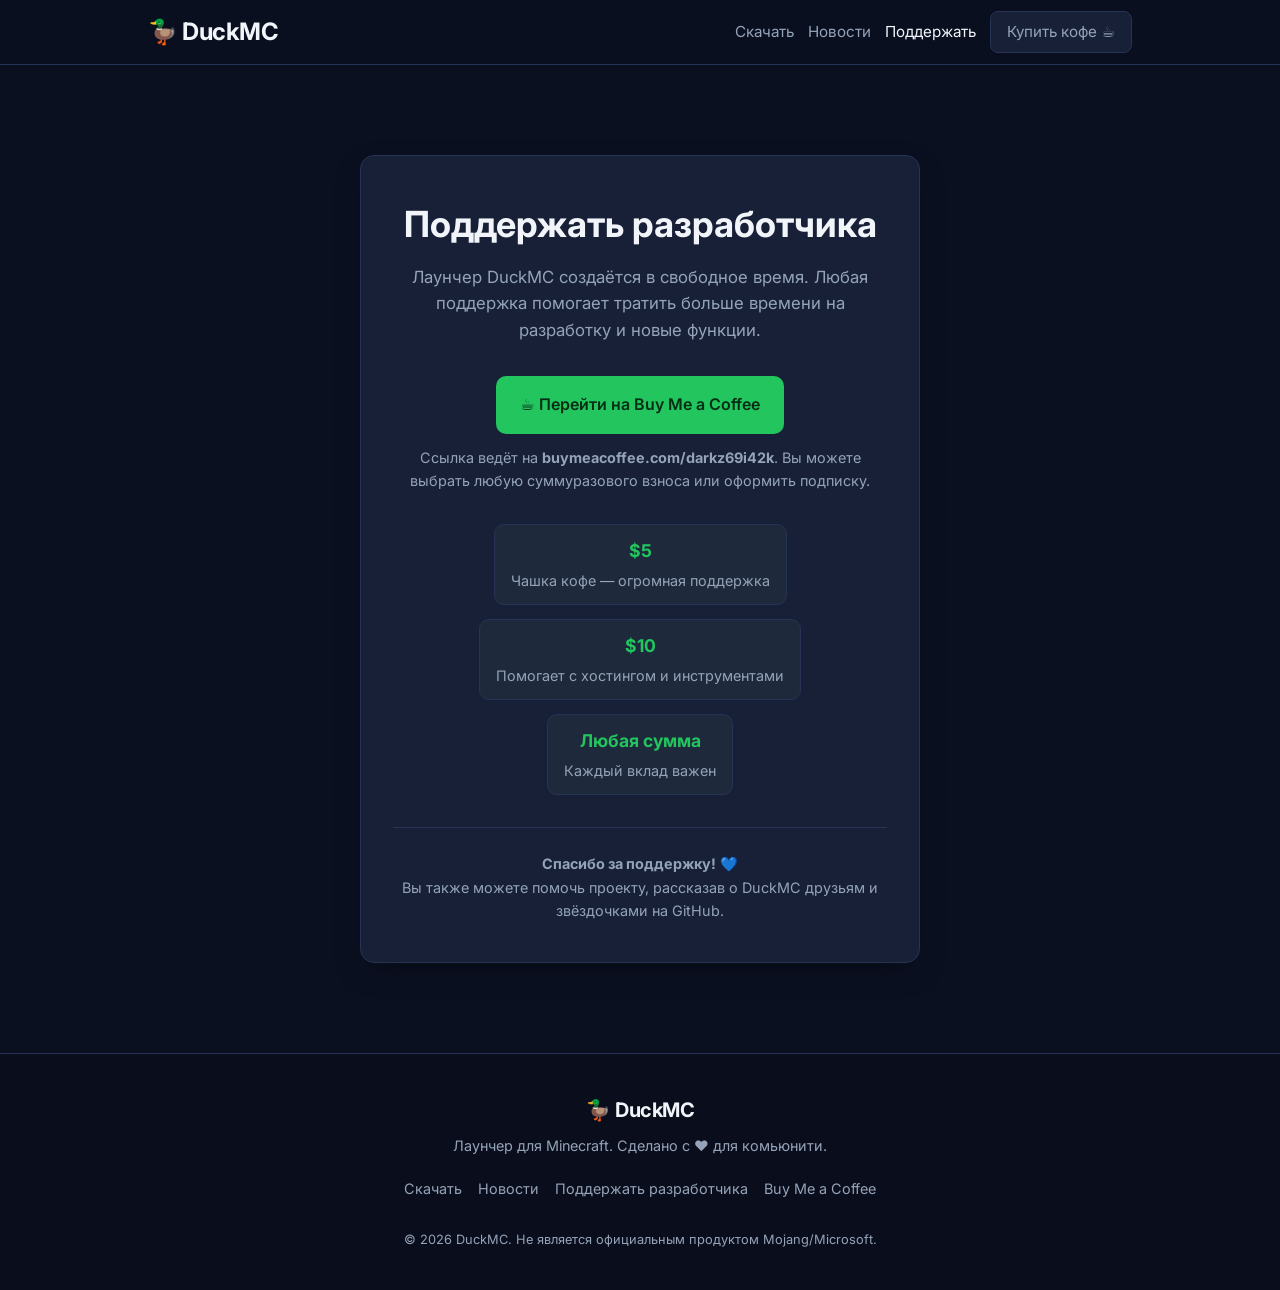
==== donate.html @ c2e3d9e0 "Добавить сайт DuckMC: скачивание лаунчера, новости Minecraft, донат на Buy Me a Coffee, готово к Ver" ====
<!DOCTYPE html>
<html lang="ru">
<head>
  <meta charset="UTF-8" />
  <meta name="viewport" content="width=device-width, initial-scale=1.0" />
  <title>Поддержать разработчика — DuckMC</title>
  <meta name="description" content="Пожертвование для разработчика DuckMC через Buy Me a Coffee." />
  <link rel="preconnect" href="https://fonts.googleapis.com">
  <link href="https://fonts.googleapis.com/css2?family=Inter:wght@400;600;700&display=swap" rel="stylesheet">
  <link rel="stylesheet" href="css/style.css" />
</head>
<body>

  <nav class="navbar" id="navbar">
    <div class="container nav-inner">
      <a href="index.html" class="logo" aria-label="DuckMC главная">🦆 DuckMC</a>
      <div class="nav-links" id="navLinks">
        <a href="index.html#download">Скачать</a>
        <a href="news.html">Новости</a>
        <a href="donate.html" class="active">Поддержать</a>
        <a href="https://buymeacoffee.com/darkz69i42k" target="_blank" rel="noopener" class="nav-donate">Купить кофе ☕</a>
      </div>
      <button class="nav-toggle" id="navToggle" aria-label="Открыть меню">☰</button>
    </div>
  </nav>

  <section class="donate section">
    <div class="container">
      <div class="donate-card">
        <div class="donate-header">
          <h1 class="section-title">Поддержать разработчика</h1>
          <p class="lead">Лаунчер DuckMC создаётся в свободное время. Любая поддержка помогает тратить больше времени на разработку и новые функции.</p>
        </div>

        <div class="donate-actions">
          <a href="https://buymeacoffee.com/darkz69i42k" target="_blank" rel="noopener" class="btn btn-primary btn-bmc">
            ☕ Перейти на Buy Me a Coffee
          </a>
          <p class="donate-hint">Ссылка ведёт на <strong>buymeacoffee.com/darkz69i42k</strong>. Вы можете выбрать любую суммуразового взноса или оформить подписку.</p>
        </div>

        <div class="donate-ways">
          <div class="way">
            <span class="way-badge">$5</span>
            <span>Чашка кофе — огромная поддержка</span>
          </div>
          <div class="way">
            <span class="way-badge">$10</span>
            <span>Помогает с хостингом и инструментами</span>
          </div>
          <div class="way">
            <span class="way-badge">Любая сумма</span>
            <span>Каждый вклад важен</span>
          </div>
        </div>

        <div class="donate-note">
          <p><strong>Спасибо за поддержку!</strong> 💙</p>
          <p>Вы также можете помочь проекту, рассказав о DuckMC друзьям и звёздочками на GitHub.</p>
        </div>
      </div>
    </div>
  </section>

  <footer class="footer">
    <div class="container footer-inner">
      <div class="footer-brand">
        <a href="index.html" class="logo">🦆 DuckMC</a>
        <p>Лаунчер для Minecraft. Сделано с ❤️ для комьюнити.</p>
      </div>
      <div class="footer-links">
        <a href="index.html#download">Скачать</a>
        <a href="news.html">Новости</a>
        <a href="donate.html">Поддержать разработчика</a>
        <a href="https://buymeacoffee.com/darkz69i42k" target="_blank" rel="noopener">Buy Me a Coffee</a>
      </div>
      <div class="footer-copy">
        &copy; 2026 DuckMC. Не является официальным продуктом Mojang/Microsoft.
      </div>
    </div>
  </footer>

  <script src="js/app.js"></script>
</body>
</html>
---- css/style.css ----
/* DuckMC — общие стили */
:root {
  --bg: #0b1021;
  --bg-alt: #131a30;
  --card: #172036;
  --text: #f1f5f9;
  --text-muted: #94a3b8;
  --accent: #22c55e;
  --accent-hover: #16a34a;
  --border: #273354;
  --radius: 14px;
  --shadow: 0 10px 30px -10px rgba(0, 0, 0, 0.5);
}

* {
  box-sizing: border-box;
  margin: 0;
  padding: 0;
}

html {
  scroll-behavior: smooth;
}

body {
  font-family: "Inter", system-ui, -apple-system, Segoe UI, Roboto, sans-serif;
  background: var(--bg);
  color: var(--text);
  line-height: 1.6;
}

a {
  color: inherit;
  text-decoration: none;
}

.container {
  max-width: 1024px;
  padding: 0 20px;
  margin: 0 auto;
}

.btn {
  display: inline-flex;
  align-items: center;
  justify-content: center;
  gap: 8px;
  padding: 12px 22px;
  border-radius: 10px;
  font-weight: 600;
  font-size: 0.95rem;
  cursor: pointer;
  border: none;
  transition: transform 0.15s, box-shadow 0.15s, opacity 0.15s;
}

.btn:active {
  transform: scale(0.97);
}

.btn-primary {
  background: var(--accent);
  color: #052e15;
  box-shadow: 0 0 0 0 rgba(34, 197, 94, 0.4);
}

.btn-primary:hover:not(.disabled) {
  background: var(--accent-hover);
  box-shadow: 0 0 0 8px rgba(34, 197, 94, 0.25);
}

.btn-primary.disabled {
  background: #334155;
  color: #94a3b8;
  cursor: not-allowed;
  box-shadow: none;
}

.btn-outline {
  background: transparent;
  color: var(--text);
  border: 1px solid var(--border);
}

.btn-outline:hover {
  border-color: var(--accent);
}

.btn-sm {
  padding: 8px 16px;
  font-size: 0.85rem;
}

.btn-bmc {
  padding: 16px 24px;
  font-size: 1rem;
}

/* Навигация */
.navbar {
  position: sticky;
  top: 0;
  z-index: 50;
  background: rgba(11, 16, 33, 0.8);
  backdrop-filter: blur(8px);
  border-bottom: 1px solid var(--border);
}

.nav-inner {
  display: flex;
  align-items: center;
  justify-content: space-between;
  height: 64px;
  gap: 16px;
}

.logo {
  font-weight: 700;
  font-size: 1.5rem;
  letter-spacing: -0.5px;
}

.nav-links {
  display: flex;
  align-items: center;
  gap: 14px;
}

.nav-links a {
  font-size: 0.95rem;
  color: var(--text-muted);
}

.nav-links a:hover,
.nav-links a.active {
  color: var(--text);
}

.nav-donate {
  background: var(--card);
  border: 1px solid var(--border);
  padding: 8px 16px;
  border-radius: 8px;
  font-size: 0.85rem;
}

.nav-donate:hover {
  border-color: var(--accent);
  color: var(--accent);
}

.nav-toggle {
  display: none;
  background: transparent;
  border: 1px solid var(--border);
  color: var(--text);
  padding: 6px 10px;
  border-radius: 6px;
  font-size: 1.25rem;
  cursor: pointer;
}

/* Герой */
.hero {
  padding: 80px 0 60px;
  text-align: center;
}

.hero h1 {
  font-size: clamp(2rem, 5vw, 3rem);
  font-weight: 700;
  margin-bottom: 16px;
  letter-spacing: -1px;
}

.lead {
  color: var(--text-muted);
  font-size: 1.15rem;
  max-width: 640px;
  margin: 0 auto 28px;
}

.hero-actions {
  display: flex;
  gap: 14px;
  justify-content: center;
  flex-wrap: wrap;
}

/* Секции */
.section {
  padding: 70px 0;
}

.bg-alt {
  background: var(--bg-alt);
}

.section-title {
  font-size: clamp(1.5rem, 3vw, 2.25rem);
  font-weight: 700;
  margin-bottom: 10px;
}

.section-subtitle {
  color: var(--text-muted);
  margin-bottom: 40px;
  font-size: 1.05rem;
}

.section-header {
  display: flex;
  justify-content: space-between;
  align-items: center;
  margin-bottom: 30px;
  flex-wrap: wrap;
  gap: 12px;
}

/* Платформы */
.platforms {
  display: grid;
  grid-template-columns: repeat(auto-fit, minmax(260px, 1fr));
  gap: 20px;
}

.platform-card {
  background: var(--card);
  border: 1px solid var(--border);
  border-radius: var(--radius);
  padding: 28px 22px;
  text-align: center;
  transition: border-color 0.2s, transform 0.2s;
}

.platform-card:hover {
  border-color: var(--accent);
  transform: translateY(-4px);
}

.platform-icon {
  font-size: 2.5rem;
  margin-bottom: 14px;
  display: block;
}

.platform-card h3 {
  margin-bottom: 6px;
  font-size: 1.25rem;
}

.platform-card p {
  color: var(--text-muted);
  font-size: 0.95rem;
  margin-bottom: 22px;
}

/* Новости: сетка */
.news-grid {
  display: grid;
  grid-template-columns: repeat(auto-fit, minmax(280px, 1fr));
  gap: 20px;
}

.news-card {
  background: var(--card);
  border: 1px solid var(--border);
  border-radius: var(--radius);
  padding: 20px;
  display: flex;
  flex-direction: column;
  transition: border-color 0.2s;
}

.news-card:hover {
  border-color: var(--accent);
}

.news-meta {
  display: flex;
  align-items: baseline;
  gap: 10px;
  margin-bottom: 10px;
  font-size: 0.8rem;
  color: var(--text-muted);
}

.news-badge {
  font-size: 0.7rem;
  text-transform: uppercase;
  letter-spacing: 0.6px;
  font-weight: 700;
  padding: 2px 8px;
  border-radius: 6px;
  background: #1e293b;
  color: var(--accent);
  border: 1px solid rgba(34, 197, 94, 0.25);
}

.news-badge.java {
  color: #3b82f6;
  border-color: rgba(59, 130, 246, 0.25);
}

.news-badge.snapshot {
  color: #a855f7;
  border-color: rgba(168, 85, 247, 0.25);
}

.news-badge.bedrock {
  color: #f43f5e;
  border-color: rgba(244, 63, 94, 0.25);
}

.news-card h3 {
  font-size: 1.05rem;
  margin-bottom: 8px;
}

.news-card p {
  color: var(--text-muted);
  font-size: 0.9rem;
  margin-bottom: 16px;
  flex: 1;
}

.news-card a.read-more {
  font-size: 0.85rem;
  font-weight: 600;
  color: var(--accent);
  align-self: flex-start;
}

.news-card a.read-more:hover {
  text-decoration: underline;
}

/* Фильтры */
.news-filters {
  display: flex;
  gap: 10px;
  margin-bottom: 28px;
  flex-wrap: wrap;
}

.filter-btn {
  background: transparent;
  border: 1px solid var(--border);
  color: var(--text-muted);
  padding: 8px 16px;
  border-radius: 20px;
  font-size: 0.85rem;
  cursor: pointer;
  transition: all 0.2s;
}

.filter-btn:hover {
  color: var(--text);
  border-color: var(--text-muted);
}

.filter-btn.active {
  background: var(--accent);
  color: #052e15;
  border-color: var(--accent);
}

/* Достраничка донатов */
.donate {
  padding: 90px 0;
}

.donate-card {
  max-width: 560px;
  margin: 0 auto;
  background: var(--card);
  border: 1px solid var(--border);
  border-radius: var(--radius);
  padding: 40px 32px;
  text-align: center;
  box-shadow: var(--shadow);
}

.donate-header {
  margin-bottom: 32px;
}

.lead {
  color: var(--text-muted);
  font-size: 1.05rem;
}

.donate-actions {
  margin-bottom: 32px;
}

.donate-hint {
  color: var(--text-muted);
  font-size: 0.9rem;
  margin-top: 12px;
}

.donate-ways {
  display: flex;
  justify-content: center;
  gap: 14px;
  margin-bottom: 32px;
  flex-wrap: wrap;
}

.way {
  background: #1e293b;
  border: 1px solid var(--border);
  border-radius: 10px;
  padding: 12px 16px;
  font-size: 0.9rem;
  color: var(--text-muted);
}

.way-badge {
  display: block;
  font-weight: 700;
  font-size: 1.1rem;
  color: var(--accent);
  margin-bottom: 4px;
}

.donate-note {
  border-top: 1px solid var(--border);
  padding-top: 24px;
  color: var(--text-muted);
  font-size: 0.9rem;
}

/* Подвал */
.footer {
  border-top: 1px solid var(--border);
  padding: 40px 0;
  background: #0a0e1c;
}

.footer-inner {
  display: flex;
  flex-direction: column;
  gap: 20px;
  align-items: center;
  text-align: center;
}

.footer-brand .logo {
  font-size: 1.25rem;
  margin-bottom: 8px;
  display: block;
}

.footer-brand p {
  color: var(--text-muted);
  font-size: 0.9rem;
}

.footer-links {
  display: flex;
  gap: 16px;
  flex-wrap: wrap;
  justify-content: center;
}

.footer-links a {
  font-size: 0.9rem;
  color: var(--text-muted);
}

.footer-links a:hover {
  color: var(--text);
}

.footer-copy {
  color: var(--text-muted);
  font-size: 0.8rem;
  margin-top: 10px;
}

/* Адаптив */
@media (max-width: 640px) {
  .nav-links {
    position: fixed;
    inset: 64px 0 0 0;
    flex-direction: column;
    align-items: stretch;
    background: #0f172a;
    border-bottom: 1px solid var(--border);
    display: none;
    padding: 20px;
    gap: 0;
  }

  .nav-links.open {
    display: flex;
  }

  .nav-links a {
    padding: 14px 0;
    border-bottom: 1px solid var(--border);
    font-size: 1rem;
  }

  .nav-donate {
    width: 100%;
    text-align: center;
    border-bottom: none;
  }

  .nav-toggle {
    display: block;
  }

  .hero-actions {
    flex-direction: column;
  }

  .btn {
    width: 100%;
  }

  .donate-ways {
    flex-direction: column;
    align-items: stretch;
  }

  .way {
    text-align: center;
  }
}
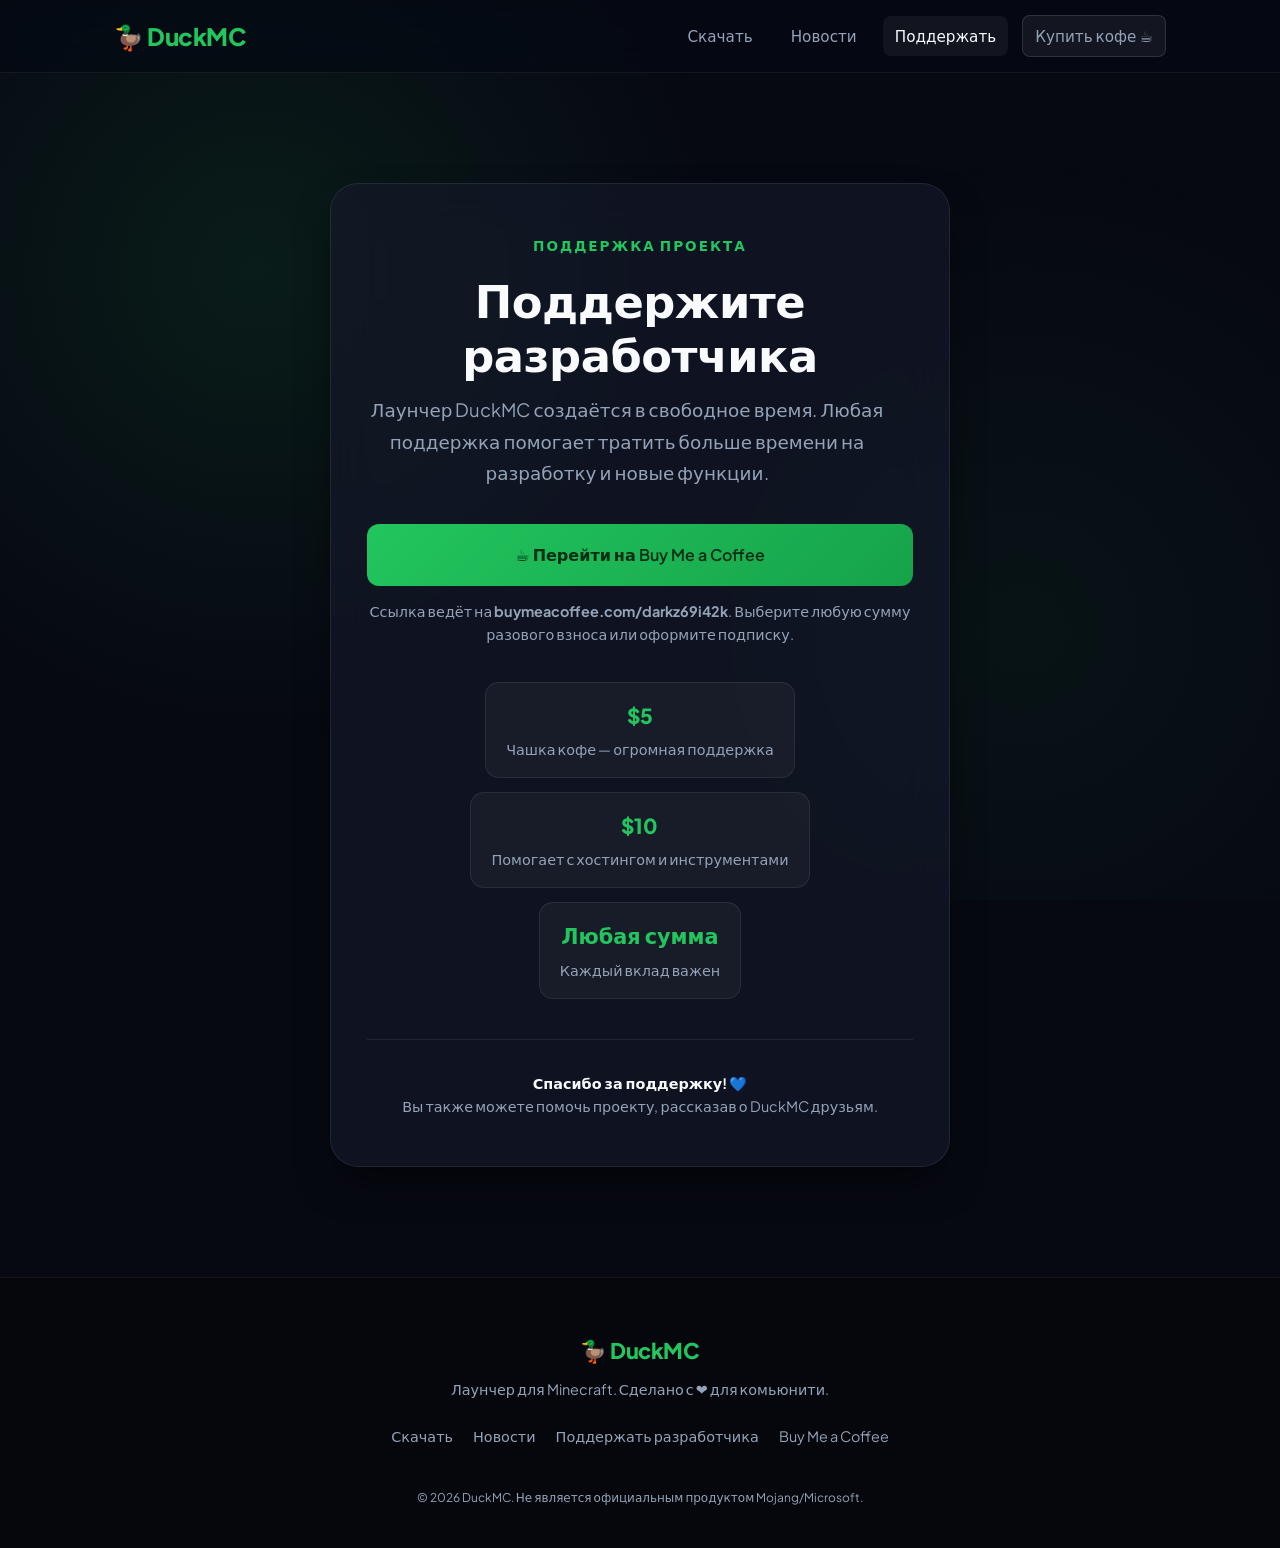
==== commit f9967147: "Обновить дизайн: стекло, градиенты, современный герой и карточки Co-authored-by: arena-agent <297053" ====
--- a/donate.html
+++ b/donate.html
@@ -6,7 +6,7 @@
   <title>Поддержать разработчика — DuckMC</title>
   <meta name="description" content="Пожертвование для разработчика DuckMC через Buy Me a Coffee." />
   <link rel="preconnect" href="https://fonts.googleapis.com">
-  <link href="https://fonts.googleapis.com/css2?family=Inter:wght@400;600;700&display=swap" rel="stylesheet">
+  <link href="https://fonts.googleapis.com/css2?family=Plus+Jakarta+Sans:wght@400;500;600;700;800&display=swap" rel="stylesheet">
   <link rel="stylesheet" href="css/style.css" />
 </head>
 <body>
@@ -28,7 +28,8 @@
     <div class="container">
       <div class="donate-card">
         <div class="donate-header">
-          <h1 class="section-title">Поддержать разработчика</h1>
+          <span class="donate-kicker">Поддержка проекта</span>
+          <h1 class="section-title">Поддержите разработчика</h1>
           <p class="lead">Лаунчер DuckMC создаётся в свободное время. Любая поддержка помогает тратить больше времени на разработку и новые функции.</p>
         </div>
 
@@ -36,7 +37,7 @@
           <a href="https://buymeacoffee.com/darkz69i42k" target="_blank" rel="noopener" class="btn btn-primary btn-bmc">
             ☕ Перейти на Buy Me a Coffee
           </a>
-          <p class="donate-hint">Ссылка ведёт на <strong>buymeacoffee.com/darkz69i42k</strong>. Вы можете выбрать любую суммуразового взноса или оформить подписку.</p>
+          <p class="donate-hint">Ссылка ведёт на <strong>buymeacoffee.com/darkz69i42k</strong>. Выберите любую сумму разового взноса или оформите подписку.</p>
         </div>
 
         <div class="donate-ways">
@@ -56,7 +57,7 @@
 
         <div class="donate-note">
           <p><strong>Спасибо за поддержку!</strong> 💙</p>
-          <p>Вы также можете помочь проекту, рассказав о DuckMC друзьям и звёздочками на GitHub.</p>
+          <p>Вы также можете помочь проекту, рассказав о DuckMC друзьям.</p>
         </div>
       </div>
     </div>
--- a/css/style.css
+++ b/css/style.css
@@ -1,15 +1,17 @@
-/* DuckMC — общие стили */
+/* DuckMC — современный дизайн, стекло и градиенты */
 :root {
-  --bg: #0b1021;
-  --bg-alt: #131a30;
-  --card: #172036;
-  --text: #f1f5f9;
+  --bg: #070912;
+  --bg-alt: #0f1220;
+  --card: rgba(22, 26, 44, 0.6);
+  --card-border: rgba(255, 255, 255, 0.08);
+  --text: #f8fafc;
   --text-muted: #94a3b8;
   --accent: #22c55e;
   --accent-hover: #16a34a;
-  --border: #273354;
-  --radius: 14px;
-  --shadow: 0 10px 30px -10px rgba(0, 0, 0, 0.5);
+  --accent-glow: rgba(34, 197, 94, 0.35);
+  --radius: 20px;
+  --shadow: 0 20px 40px -10px rgba(0, 0, 0, 0.6);
+  --transition: 0.4s cubic-bezier(0.16, 1, 0.3, 1);
 }
 
 * {
@@ -23,10 +25,11 @@
 }
 
 body {
-  font-family: "Inter", system-ui, -apple-system, Segoe UI, Roboto, sans-serif;
+  font-family: "Plus Jakarta Sans", system-ui, -apple-system, Segoe UI, Roboto, sans-serif;
   background: var(--bg);
   color: var(--text);
   line-height: 1.6;
+  overflow-x: hidden;
 }
 
 a {
@@ -35,89 +38,106 @@
 }
 
 .container {
-  max-width: 1024px;
-  padding: 0 20px;
+  max-width: 1100px;
+  padding: 0 24px;
   margin: 0 auto;
+}
+
+/* Фоновые шумовые и градиентные слои */
+body::before {
+  content: "";
+  position: fixed;
+  inset: 0;
+  background: radial-gradient(circle at 20% 30%, rgba(34, 197, 94, 0.10) 0%, transparent 40%),
+              radial-gradient(circle at 80% 70%, rgba(34, 197, 94, 0.06) 0%, transparent 40%);
+  z-index: -2;
+  pointer-events: none;
 }
 
 .btn {
   display: inline-flex;
   align-items: center;
   justify-content: center;
-  gap: 8px;
-  padding: 12px 22px;
-  border-radius: 10px;
+  gap: 10px;
+  padding: 14px 26px;
+  border-radius: 12px;
   font-weight: 600;
   font-size: 0.95rem;
   cursor: pointer;
   border: none;
-  transition: transform 0.15s, box-shadow 0.15s, opacity 0.15s;
+  transition: transform 0.15s, box-shadow 0.2s, opacity 0.2s, filter 0.2s;
+  font-family: inherit;
 }
 
 .btn:active {
-  transform: scale(0.97);
+  transform: scale(0.96);
 }
 
 .btn-primary {
-  background: var(--accent);
+  background: linear-gradient(135deg, var(--accent) 0%, var(--accent-hover) 100%);
   color: #052e15;
-  box-shadow: 0 0 0 0 rgba(34, 197, 94, 0.4);
+  box-shadow: 0 0 0 0 var(--accent-glow);
 }
 
 .btn-primary:hover:not(.disabled) {
-  background: var(--accent-hover);
-  box-shadow: 0 0 0 8px rgba(34, 197, 94, 0.25);
+  filter: brightness(1.1);
+  box-shadow: 0 0 0 14px var(--accent-glow);
 }
 
 .btn-primary.disabled {
-  background: #334155;
-  color: #94a3b8;
+  background: #1e293b;
+  color: #475569;
   cursor: not-allowed;
   box-shadow: none;
+  filter: none;
 }
 
 .btn-outline {
   background: transparent;
   color: var(--text);
-  border: 1px solid var(--border);
+  border: 1px solid rgba(255, 255, 255, 0.12);
 }
 
 .btn-outline:hover {
   border-color: var(--accent);
+  color: var(--accent);
 }
 
 .btn-sm {
-  padding: 8px 16px;
+  padding: 10px 20px;
   font-size: 0.85rem;
 }
 
 .btn-bmc {
-  padding: 16px 24px;
+  padding: 18px 26px;
   font-size: 1rem;
+  width: 100%;
 }
 
 /* Навигация */
 .navbar {
   position: sticky;
   top: 0;
-  z-index: 50;
-  background: rgba(11, 16, 33, 0.8);
-  backdrop-filter: blur(8px);
-  border-bottom: 1px solid var(--border);
+  z-index: 100;
+  background: rgba(7, 9, 18, 0.7);
+  backdrop-filter: blur(16px) saturate(180%);
+  border-bottom: 1px solid rgba(255, 255, 255, 0.06);
+  transition: transform 0.3s;
 }
 
 .nav-inner {
   display: flex;
   align-items: center;
   justify-content: space-between;
-  height: 64px;
+  height: 72px;
   gap: 16px;
 }
 
 .logo {
-  font-weight: 700;
+  font-weight: 800;
   font-size: 1.5rem;
   letter-spacing: -0.5px;
+  color: var(--accent);
 }
 
 .nav-links {
@@ -129,130 +149,218 @@
 .nav-links a {
   font-size: 0.95rem;
   color: var(--text-muted);
+  padding: 8px 12px;
+  border-radius: 8px;
+  transition: all 0.2s;
 }
 
 .nav-links a:hover,
 .nav-links a.active {
   color: var(--text);
+  background: rgba(255, 255, 255, 0.05);
 }
 
 .nav-donate {
-  background: var(--card);
-  border: 1px solid var(--border);
+  background: rgba(255, 255, 255, 0.06);
+  border: 1px solid rgba(255, 255, 255, 0.12);
   padding: 8px 16px;
-  border-radius: 8px;
+  border-radius: 10px;
   font-size: 0.85rem;
+  color: var(--text);
 }
 
 .nav-donate:hover {
   border-color: var(--accent);
   color: var(--accent);
+  background: rgba(34, 197, 94, 0.15);
 }
 
 .nav-toggle {
   display: none;
   background: transparent;
-  border: 1px solid var(--border);
-  color: var(--text);
-  padding: 6px 10px;
-  border-radius: 6px;
-  font-size: 1.25rem;
+  border: 1px solid rgba(255, 255, 255, 0.15);
+  color: var(--text);
+  padding: 8px 12px;
+  border-radius: 8px;
+  font-size: 1.35rem;
   cursor: pointer;
 }
 
 /* Герой */
 .hero {
-  padding: 80px 0 60px;
+  position: relative;
+  padding: 110px 0 120px;
+  overflow: hidden;
+}
+
+.hero-bg {
+  position: absolute;
+  inset: 0;
+  z-index: -1;
+  background:
+    radial-gradient(circle at 15% 20%, rgba(34, 197, 94, 0.18) 0%, transparent 35%),
+    radial-gradient(circle at 85% 80%, rgba(34, 197, 94, 0.10) 0%, transparent 35%);
+}
+
+.hero-inner {
+  display: grid;
+  grid-template-columns: 1fr 420px;
+  gap: 60px;
+  align-items: center;
+}
+
+.hero-kicker {
+  display: inline-block;
+  font-size: 0.85rem;
+  font-weight: 700;
+  letter-spacing: 2px;
+  text-transform: uppercase;
+  color: var(--accent);
+  margin-bottom: 16px;
+}
+
+.hero h1 {
+  font-size: clamp(2.6rem, 6vw, 4.2rem);
+  font-weight: 800;
+  line-height: 1.05;
+  letter-spacing: -1.5px;
+  margin-bottom: 20px;
+  background: linear-gradient(135deg, #fff 0%, #cbd5e1 60%, var(--accent) 100%);
+  -webkit-background-clip: text;
+  -webkit-text-fill-color: transparent;
+}
+
+.lead {
+  color: var(--text-muted);
+  font-size: 1.15rem;
+  max-width: 520px;
+  margin: 0 0 30px;
+  line-height: 1.7;
+}
+
+.hero-actions {
+  display: flex;
+  gap: 14px;
+  flex-wrap: wrap;
+}
+
+.hero-visual {
+  display: flex;
+  gap: 20px;
+  flex-wrap: wrap;
+  justify-content: center;
+  padding-top: 40px;
+}
+
+.floating-card {
+  background: var(--card);
+  border: 1px solid var(--card-border);
+  border-radius: 16px;
+  padding: 24px 20px;
   text-align: center;
-}
-
-.hero h1 {
-  font-size: clamp(2rem, 5vw, 3rem);
+  width: 130px;
+  backdrop-filter: blur(12px);
+  box-shadow: var(--shadow);
+  animation: float 6s ease-in-out infinite;
+  transition: transform 0.3s, border-color 0.3s;
+}
+
+.floating-card:hover {
+  transform: translateY(-8px);
+  border-color: rgba(34, 197, 94, 0.4);
+}
+
+.floating-icon {
+  font-size: 2.5rem;
+  margin-bottom: 10px;
+  display: block;
+}
+
+.floating-label {
   font-weight: 700;
-  margin-bottom: 16px;
-  letter-spacing: -1px;
-}
-
-.lead {
-  color: var(--text-muted);
-  font-size: 1.15rem;
-  max-width: 640px;
-  margin: 0 auto 28px;
-}
-
-.hero-actions {
-  display: flex;
-  gap: 14px;
-  justify-content: center;
-  flex-wrap: wrap;
+  font-size: 0.95rem;
+  color: var(--text);
+}
+
+.floating-card-2 { animation-delay: -1.5s; width: 110px; }
+.floating-card-3 { animation-delay: -3s; width: 110px; }
+
+@keyframes float {
+  0%, 100% { transform: translateY(0); }
+  50% { transform: translateY(-16px); }
 }
 
 /* Секции */
 .section {
-  padding: 70px 0;
+  padding: 100px 0;
+  position: relative;
 }
 
 .bg-alt {
   background: var(--bg-alt);
 }
 
+.section-header {
+  text-align: center;
+  max-width: 720px;
+  margin: 0 auto 56px;
+}
+
 .section-title {
-  font-size: clamp(1.5rem, 3vw, 2.25rem);
-  font-weight: 700;
-  margin-bottom: 10px;
+  font-size: clamp(1.8rem, 4vw, 2.8rem);
+  font-weight: 800;
+  line-height: 1.2;
+  margin-bottom: 14px;
+  letter-spacing: -0.5px;
 }
 
 .section-subtitle {
   color: var(--text-muted);
-  margin-bottom: 40px;
-  font-size: 1.05rem;
-}
-
-.section-header {
-  display: flex;
-  justify-content: space-between;
-  align-items: center;
-  margin-bottom: 30px;
-  flex-wrap: wrap;
-  gap: 12px;
+  font-size: 1.1rem;
+  margin-bottom: 0;
+  line-height: 1.7;
 }
 
 /* Платформы */
 .platforms {
   display: grid;
-  grid-template-columns: repeat(auto-fit, minmax(260px, 1fr));
+  grid-template-columns: repeat(auto-fit, minmax(240px, 1fr));
   gap: 20px;
 }
 
 .platform-card {
   background: var(--card);
-  border: 1px solid var(--border);
+  border: 1px solid var(--card-border);
   border-radius: var(--radius);
-  padding: 28px 22px;
+  padding: 32px 24px;
   text-align: center;
-  transition: border-color 0.2s, transform 0.2s;
+  backdrop-filter: blur(16px);
+  transition: transform 0.3s, border-color 0.3s, box-shadow 0.3s;
+  box-shadow: var(--shadow);
 }
 
 .platform-card:hover {
+  transform: translateY(-6px);
   border-color: var(--accent);
-  transform: translateY(-4px);
+  box-shadow: 0 24px 48px -12px rgba(34, 197, 94, 0.18);
 }
 
 .platform-icon {
-  font-size: 2.5rem;
-  margin-bottom: 14px;
+  font-size: 3rem;
+  margin-bottom: 16px;
   display: block;
 }
 
 .platform-card h3 {
-  margin-bottom: 6px;
-  font-size: 1.25rem;
+  font-size: 1.3rem;
+  margin-bottom: 8px;
+  font-weight: 700;
 }
 
 .platform-card p {
   color: var(--text-muted);
   font-size: 0.95rem;
-  margin-bottom: 22px;
+  margin-bottom: 26px;
 }
 
 /* Новости: сетка */
@@ -264,99 +372,112 @@
 
 .news-card {
   background: var(--card);
-  border: 1px solid var(--border);
+  border: 1px solid var(--card-border);
   border-radius: var(--radius);
-  padding: 20px;
+  padding: 24px;
   display: flex;
   flex-direction: column;
-  transition: border-color 0.2s;
+  backdrop-filter: blur(16px);
+  transition: transform 0.3s, border-color 0.3s, box-shadow 0.3s;
+  box-shadow: var(--shadow);
 }
 
 .news-card:hover {
+  transform: translateY(-6px);
   border-color: var(--accent);
+  box-shadow: 0 24px 48px -12px rgba(34, 197, 94, 0.18);
 }
 
 .news-meta {
   display: flex;
   align-items: baseline;
   gap: 10px;
-  margin-bottom: 10px;
-  font-size: 0.8rem;
+  margin-bottom: 12px;
+  font-size: 0.75rem;
   color: var(--text-muted);
 }
 
 .news-badge {
-  font-size: 0.7rem;
+  font-size: 0.65rem;
   text-transform: uppercase;
-  letter-spacing: 0.6px;
-  font-weight: 700;
-  padding: 2px 8px;
-  border-radius: 6px;
-  background: #1e293b;
-  color: var(--accent);
-  border: 1px solid rgba(34, 197, 94, 0.25);
+  letter-spacing: 0.8px;
+  font-weight: 800;
+  padding: 4px 10px;
+  border-radius: 8px;
+  background: rgba(255, 255, 255, 0.05);
+  color: var(--accent);
+  border: 1px solid rgba(34, 197, 94, 0.2);
 }
 
 .news-badge.java {
   color: #3b82f6;
-  border-color: rgba(59, 130, 246, 0.25);
+  border-color: rgba(59, 130, 246, 0.2);
 }
 
 .news-badge.snapshot {
   color: #a855f7;
-  border-color: rgba(168, 85, 247, 0.25);
+  border-color: rgba(168, 85, 247, 0.2);
 }
 
 .news-badge.bedrock {
   color: #f43f5e;
-  border-color: rgba(244, 63, 94, 0.25);
+  border-color: rgba(244, 63, 94, 0.2);
 }
 
 .news-card h3 {
-  font-size: 1.05rem;
-  margin-bottom: 8px;
+  font-size: 1.1rem;
+  margin-bottom: 10px;
+  font-weight: 700;
+  line-height: 1.4;
 }
 
 .news-card p {
   color: var(--text-muted);
   font-size: 0.9rem;
-  margin-bottom: 16px;
+  margin-bottom: 20px;
+  line-height: 1.6;
   flex: 1;
 }
 
 .news-card a.read-more {
   font-size: 0.85rem;
-  font-weight: 600;
+  font-weight: 700;
   color: var(--accent);
   align-self: flex-start;
+  margin-top: auto;
 }
 
 .news-card a.read-more:hover {
   text-decoration: underline;
+  color: var(--accent-hover);
 }
 
 /* Фильтры */
 .news-filters {
   display: flex;
   gap: 10px;
-  margin-bottom: 28px;
+  margin-bottom: 40px;
   flex-wrap: wrap;
+  justify-content: center;
 }
 
 .filter-btn {
   background: transparent;
-  border: 1px solid var(--border);
-  color: var(--text-muted);
-  padding: 8px 16px;
-  border-radius: 20px;
+  border: 1px solid rgba(255, 255, 255, 0.12);
+  color: var(--text-muted);
+  padding: 10px 20px;
+  border-radius: 100px;
   font-size: 0.85rem;
   cursor: pointer;
   transition: all 0.2s;
+  font-family: inherit;
+  font-weight: 500;
 }
 
 .filter-btn:hover {
   color: var(--text);
-  border-color: var(--text-muted);
+  border-color: var(--accent);
+  background: rgba(34, 197, 94, 0.1);
 }
 
 .filter-btn.active {
@@ -365,92 +486,105 @@
   border-color: var(--accent);
 }
 
-/* Достраничка донатов */
+/* Донат */
 .donate {
-  padding: 90px 0;
+  padding: 110px 0;
 }
 
 .donate-card {
-  max-width: 560px;
+  max-width: 620px;
   margin: 0 auto;
   background: var(--card);
-  border: 1px solid var(--border);
-  border-radius: var(--radius);
-  padding: 40px 32px;
+  border: 1px solid var(--card-border);
+  border-radius: 28px;
+  padding: 48px 36px;
   text-align: center;
+  backdrop-filter: blur(24px);
   box-shadow: var(--shadow);
 }
 
+.donate-kicker {
+  display: inline-block;
+  font-size: 0.85rem;
+  font-weight: 700;
+  letter-spacing: 2px;
+  text-transform: uppercase;
+  color: var(--accent);
+  margin-bottom: 16px;
+}
+
 .donate-header {
-  margin-bottom: 32px;
-}
-
-.lead {
-  color: var(--text-muted);
-  font-size: 1.05rem;
+  margin-bottom: 36px;
 }
 
 .donate-actions {
-  margin-bottom: 32px;
+  margin-bottom: 36px;
 }
 
 .donate-hint {
   color: var(--text-muted);
   font-size: 0.9rem;
-  margin-top: 12px;
+  margin-top: 14px;
+  line-height: 1.6;
 }
 
 .donate-ways {
   display: flex;
   justify-content: center;
   gap: 14px;
-  margin-bottom: 32px;
+  margin-bottom: 40px;
   flex-wrap: wrap;
 }
 
 .way {
-  background: #1e293b;
-  border: 1px solid var(--border);
-  border-radius: 10px;
-  padding: 12px 16px;
+  background: rgba(255, 255, 255, 0.04);
+  border: 1px solid rgba(255, 255, 255, 0.08);
+  border-radius: 14px;
+  padding: 16px 20px;
   font-size: 0.9rem;
   color: var(--text-muted);
+  min-width: 150px;
 }
 
 .way-badge {
   display: block;
-  font-weight: 700;
-  font-size: 1.1rem;
-  color: var(--accent);
-  margin-bottom: 4px;
+  font-weight: 800;
+  font-size: 1.3rem;
+  color: var(--accent);
+  margin-bottom: 6px;
 }
 
 .donate-note {
-  border-top: 1px solid var(--border);
-  padding-top: 24px;
+  border-top: 1px solid rgba(255, 255, 255, 0.08);
+  padding-top: 32px;
   color: var(--text-muted);
   font-size: 0.9rem;
+}
+
+.donate-note strong {
+  color: var(--text);
 }
 
 /* Подвал */
 .footer {
-  border-top: 1px solid var(--border);
-  padding: 40px 0;
-  background: #0a0e1c;
+  border-top: 1px solid rgba(255, 255, 255, 0.06);
+  padding: 56px 0 40px;
+  background: #05070c;
 }
 
 .footer-inner {
   display: flex;
   flex-direction: column;
-  gap: 20px;
+  gap: 24px;
   align-items: center;
   text-align: center;
 }
 
 .footer-brand .logo {
-  font-size: 1.25rem;
-  margin-bottom: 8px;
+  font-size: 1.35rem;
+  margin-bottom: 10px;
   display: block;
+  color: var(--accent);
 }
 
 .footer-brand p {
@@ -460,7 +594,7 @@
 
 .footer-links {
   display: flex;
-  gap: 16px;
+  gap: 20px;
   flex-wrap: wrap;
   justify-content: center;
 }
@@ -468,6 +602,7 @@
 .footer-links a {
   font-size: 0.9rem;
   color: var(--text-muted);
+  transition: color 0.2s;
 }
 
 .footer-links a:hover {
@@ -476,22 +611,39 @@
 
 .footer-copy {
   color: var(--text-muted);
-  font-size: 0.8rem;
-  margin-top: 10px;
+  font-size: 0.75rem;
+  margin-top: 16px;
 }
 
 /* Адаптив */
+@media (max-width: 900px) {
+  .hero-inner {
+    grid-template-columns: 1fr;
+    gap: 40px;
+  }
+  .hero-visual {
+    justify-content: center;
+    gap: 16px;
+  }
+  .floating-card {
+    width: 110px;
+    padding: 20px 16px;
+  }
+  .floating-icon { font-size: 2rem; }
+}
+
 @media (max-width: 640px) {
   .nav-links {
     position: fixed;
-    inset: 64px 0 0 0;
+    inset: 72px 0 0 0;
     flex-direction: column;
     align-items: stretch;
-    background: #0f172a;
-    border-bottom: 1px solid var(--border);
+    background: #0b0e1a;
+    border-bottom: 1px solid rgba(255, 255, 255, 0.06);
     display: none;
-    padding: 20px;
+    padding: 24px;
     gap: 0;
+    backdrop-filter: blur(16px);
   }
 
   .nav-links.open {
@@ -499,8 +651,8 @@
   }
 
   .nav-links a {
-    padding: 14px 0;
-    border-bottom: 1px solid var(--border);
+    padding: 16px 0;
+    border-bottom: 1px solid rgba(255, 255, 255, 0.04);
     font-size: 1rem;
   }
 
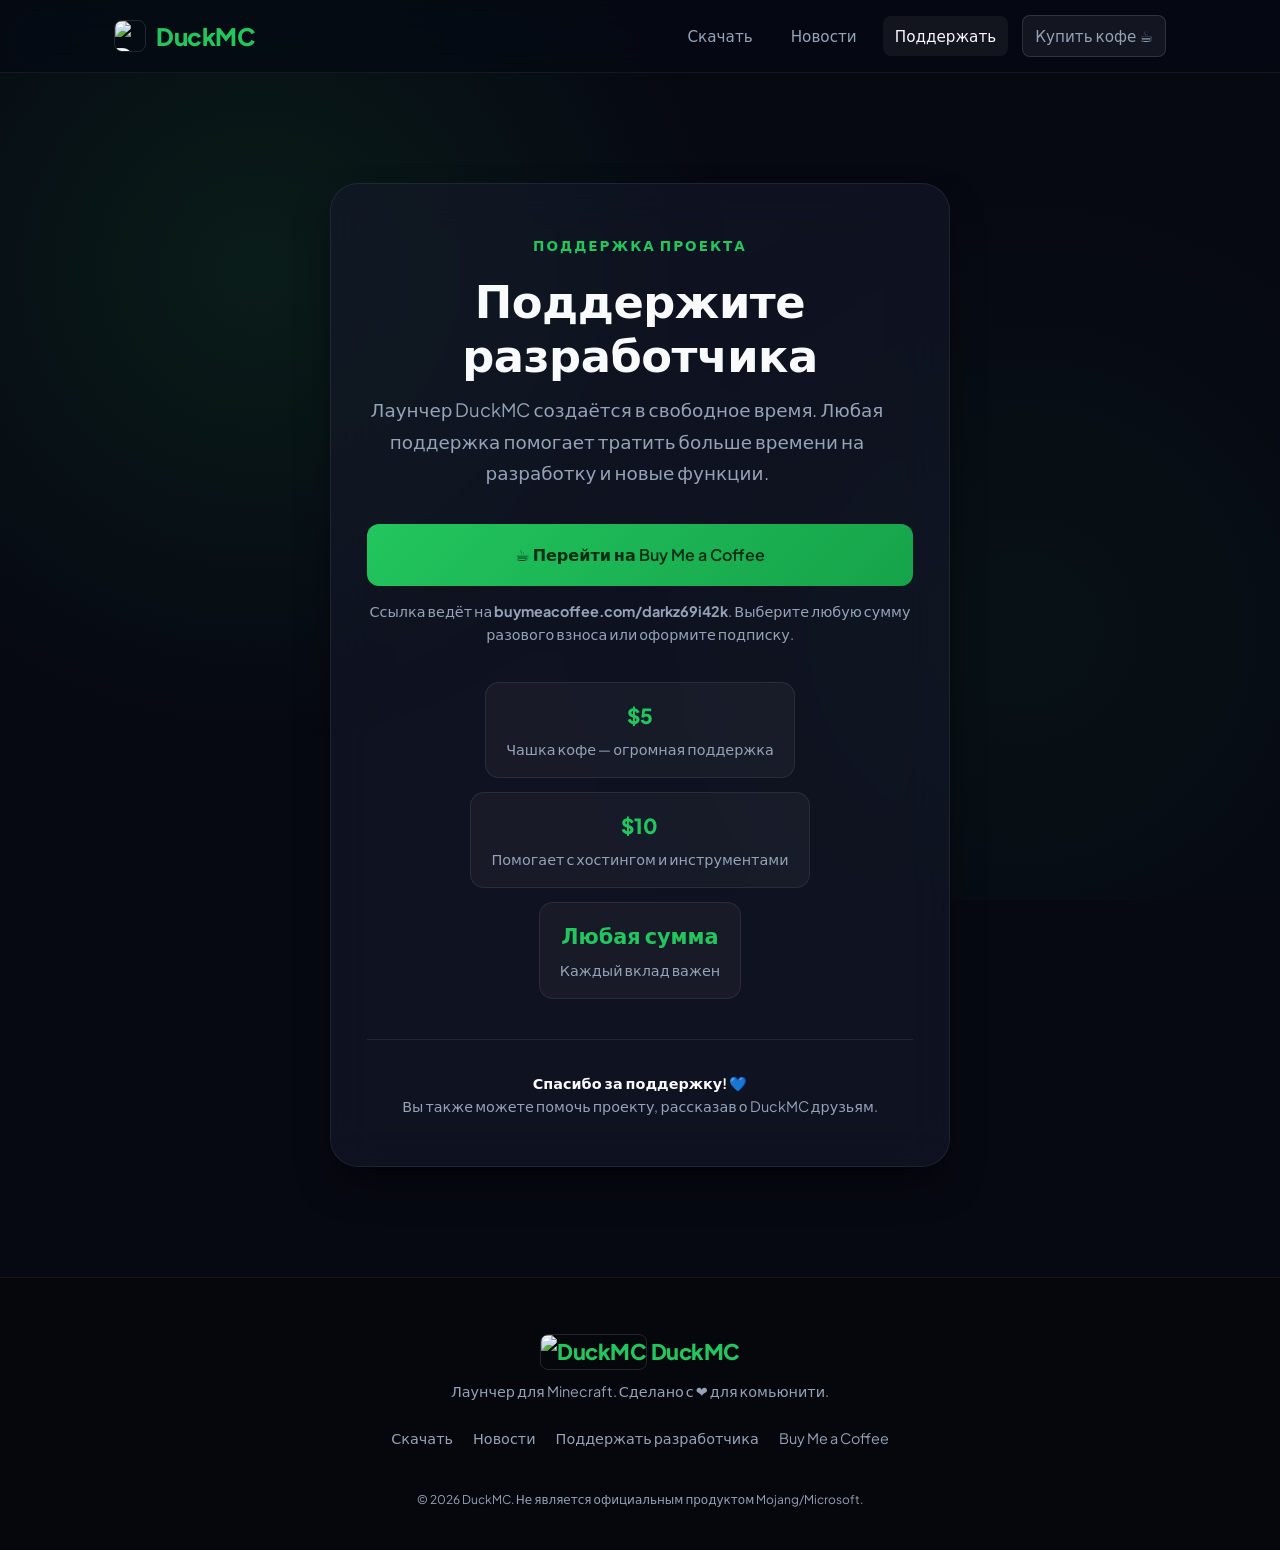
==== commit 59aed9ab: "Иконка DuckMC: использование IMG_20261031_130628_458.jpg как логотип и favicon Co-authored-by: arena" ====
--- a/donate.html
+++ b/donate.html
@@ -7,13 +7,18 @@
   <meta name="description" content="Пожертвование для разработчика DuckMC через Buy Me a Coffee." />
   <link rel="preconnect" href="https://fonts.googleapis.com">
   <link href="https://fonts.googleapis.com/css2?family=Plus+Jakarta+Sans:wght@400;500;600;700;800&display=swap" rel="stylesheet">
+  <link rel="icon" type="image/jpg" href="assets/IMG_20261031_130628_458.jpg" />
+  <link rel="apple-touch-icon" href="assets/IMG_20261031_130628_458.jpg" />
   <link rel="stylesheet" href="css/style.css" />
 </head>
 <body>
 
   <nav class="navbar" id="navbar">
     <div class="container nav-inner">
-      <a href="index.html" class="logo" aria-label="DuckMC главная">🦆 DuckMC</a>
+      <a href="index.html" class="logo" aria-label="DuckMC главная">
+        <img src="assets/IMG_20261031_130628_458.jpg" alt="DuckMC" class="logo-img" />
+        <span class="logo-text">DuckMC</span>
+      </a>
       <div class="nav-links" id="navLinks">
         <a href="index.html#download">Скачать</a>
         <a href="news.html">Новости</a>
@@ -66,7 +71,10 @@
   <footer class="footer">
     <div class="container footer-inner">
       <div class="footer-brand">
-        <a href="index.html" class="logo">🦆 DuckMC</a>
+        <a href="index.html" class="logo">
+          <img src="assets/IMG_20261031_130628_458.jpg" alt="DuckMC" class="logo-img" />
+          <span class="logo-text">DuckMC</span>
+        </a>
         <p>Лаунчер для Minecraft. Сделано с ❤️ для комьюнити.</p>
       </div>
       <div class="footer-links">
--- a/css/style.css
+++ b/css/style.css
@@ -1,14 +1,14 @@
-/* DuckMC — современный дизайн, стекло и градиенты */
+/* DuckMC — современный дизайн (стекло, градиенты, чистый вид) */
 :root {
   --bg: #070912;
   --bg-alt: #0f1220;
-  --card: rgba(22, 26, 44, 0.6);
-  --card-border: rgba(255, 255, 255, 0.08);
+  --card: rgba(22, 26, 44, 0.55);
+  --card-border: rgba(255, 255, 255, 0.07);
   --text: #f8fafc;
   --text-muted: #94a3b8;
   --accent: #22c55e;
   --accent-hover: #16a34a;
-  --accent-glow: rgba(34, 197, 94, 0.35);
+  --accent-glow: rgba(34, 197, 94, 0.30);
   --radius: 20px;
   --shadow: 0 20px 40px -10px rgba(0, 0, 0, 0.6);
   --transition: 0.4s cubic-bezier(0.16, 1, 0.3, 1);
@@ -43,17 +43,18 @@
   margin: 0 auto;
 }
 
-/* Фоновые шумовые и градиентные слои */
+/* Фоновые градиенты */
 body::before {
   content: "";
   position: fixed;
   inset: 0;
   background: radial-gradient(circle at 20% 30%, rgba(34, 197, 94, 0.10) 0%, transparent 40%),
-              radial-gradient(circle at 80% 70%, rgba(34, 197, 94, 0.06) 0%, transparent 40%);
+              radial-gradient(circle at 80% 70%, rgba(34, 197, 94, 0.05) 0%, transparent 40%);
   z-index: -2;
   pointer-events: none;
 }
 
+/* Кнопки */
 .btn {
   display: inline-flex;
   align-items: center;
@@ -65,7 +66,7 @@
   font-size: 0.95rem;
   cursor: pointer;
   border: none;
-  transition: transform 0.15s, box-shadow 0.2s, opacity 0.2s, filter 0.2s;
+  transition: transform 0.15s, box-shadow 0.2s, filter 0.2s;
   font-family: inherit;
 }
 
@@ -122,7 +123,6 @@
   background: rgba(7, 9, 18, 0.7);
   backdrop-filter: blur(16px) saturate(180%);
   border-bottom: 1px solid rgba(255, 255, 255, 0.06);
-  transition: transform 0.3s;
 }
 
 .nav-inner {
@@ -134,9 +134,24 @@
 }
 
 .logo {
+  display: inline-flex;
+  align-items: center;
+  gap: 10px;
   font-weight: 800;
   font-size: 1.5rem;
   letter-spacing: -0.5px;
+  color: var(--text);
+}
+
+.logo-img {
+  width: 32px;
+  height: 32px;
+  border-radius: 8px;
+  object-fit: cover;
+  border: 1px solid rgba(255, 255, 255, 0.12);
+}
+
+.logo-text {
   color: var(--accent);
 }
 
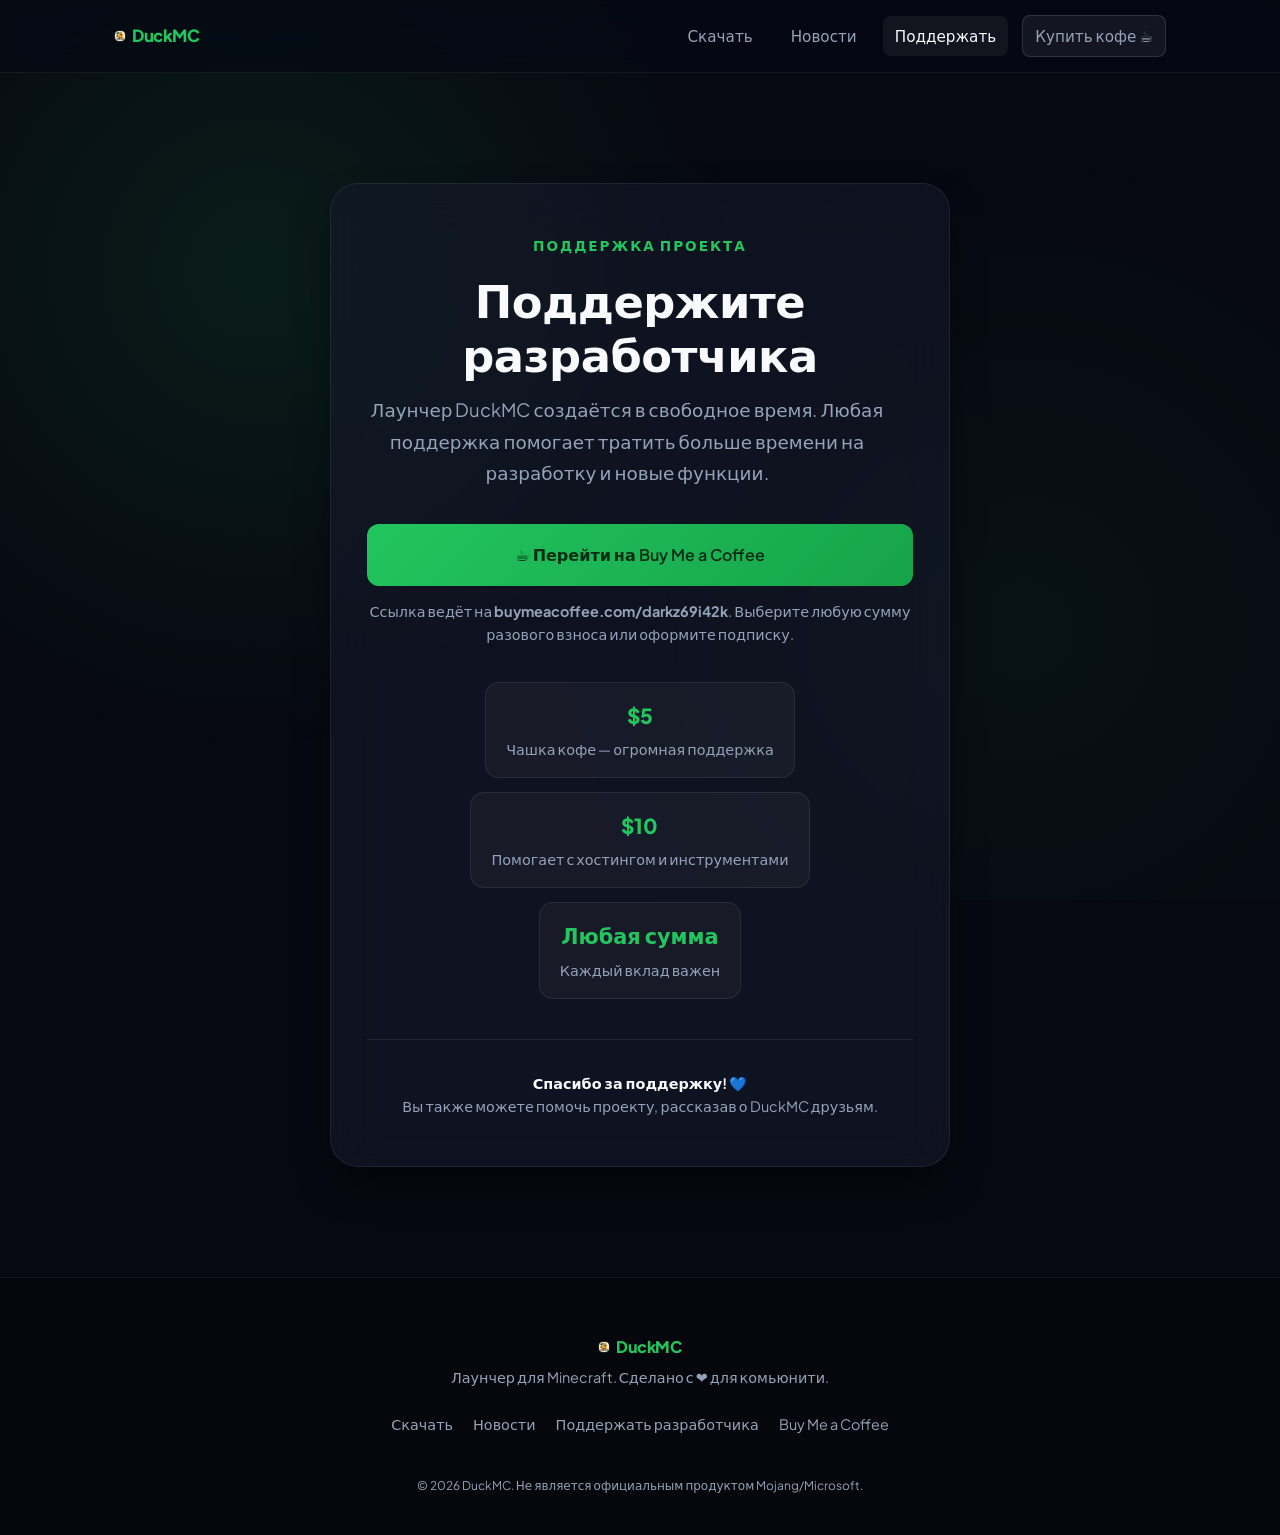
==== commit 0b6e891a: "Кэш-бустинг CSS для принудительной загрузки новых стилей Co-authored-by: arena-agent <297053741+aren" ====
--- a/donate.html
+++ b/donate.html
@@ -9,7 +9,7 @@
   <link href="https://fonts.googleapis.com/css2?family=Plus+Jakarta+Sans:wght@400;500;600;700;800&display=swap" rel="stylesheet">
   <link rel="icon" type="image/jpg" href="assets/IMG_20261031_130628_458.jpg" />
   <link rel="apple-touch-icon" href="assets/IMG_20261031_130628_458.jpg" />
-  <link rel="stylesheet" href="css/style.css" />
+  <link rel="stylesheet" href="css/style.css?v=3" />
 </head>
 <body>
 
--- a/css/style.css
+++ b/css/style.css
@@ -136,23 +136,39 @@
 .logo {
   display: inline-flex;
   align-items: center;
-  gap: 10px;
+  gap: 6px;
   font-weight: 800;
-  font-size: 1.5rem;
+  font-size: 1.05rem;
   letter-spacing: -0.5px;
   color: var(--text);
 }
 
 .logo-img {
-  width: 32px;
-  height: 32px;
-  border-radius: 8px;
+  width: 12px !important;
+  height: 12px !important;
+  max-width: 12px !important;
+  max-height: 12px !important;
+  border-radius: 5px;
   object-fit: cover;
-  border: 1px solid rgba(255, 255, 255, 0.12);
+  border: 1px solid rgba(255, 255, 255, 0.1);
+  flex-shrink: 0;
+  display: block;
 }
 
 .logo-text {
   color: var(--accent);
+}
+
+.footer-brand .logo-img {
+  width: 12px !important;
+  height: 12px !important;
+  max-width: 12px !important;
+  max-height: 12px !important;
+  border-radius: 5px;
+  object-fit: cover;
+  border: 1px solid rgba(255, 255, 255, 0.1);
+  flex-shrink: 0;
+  display: block;
 }
 
 .nav-links {
@@ -596,9 +612,11 @@
 }
 
 .footer-brand .logo {
-  font-size: 1.35rem;
-  margin-bottom: 10px;
-  display: block;
+  font-size: 1rem;
+  margin-bottom: 6px;
+  display: inline-flex;
+  align-items: center;
+  gap: 6px;
   color: var(--accent);
 }
 
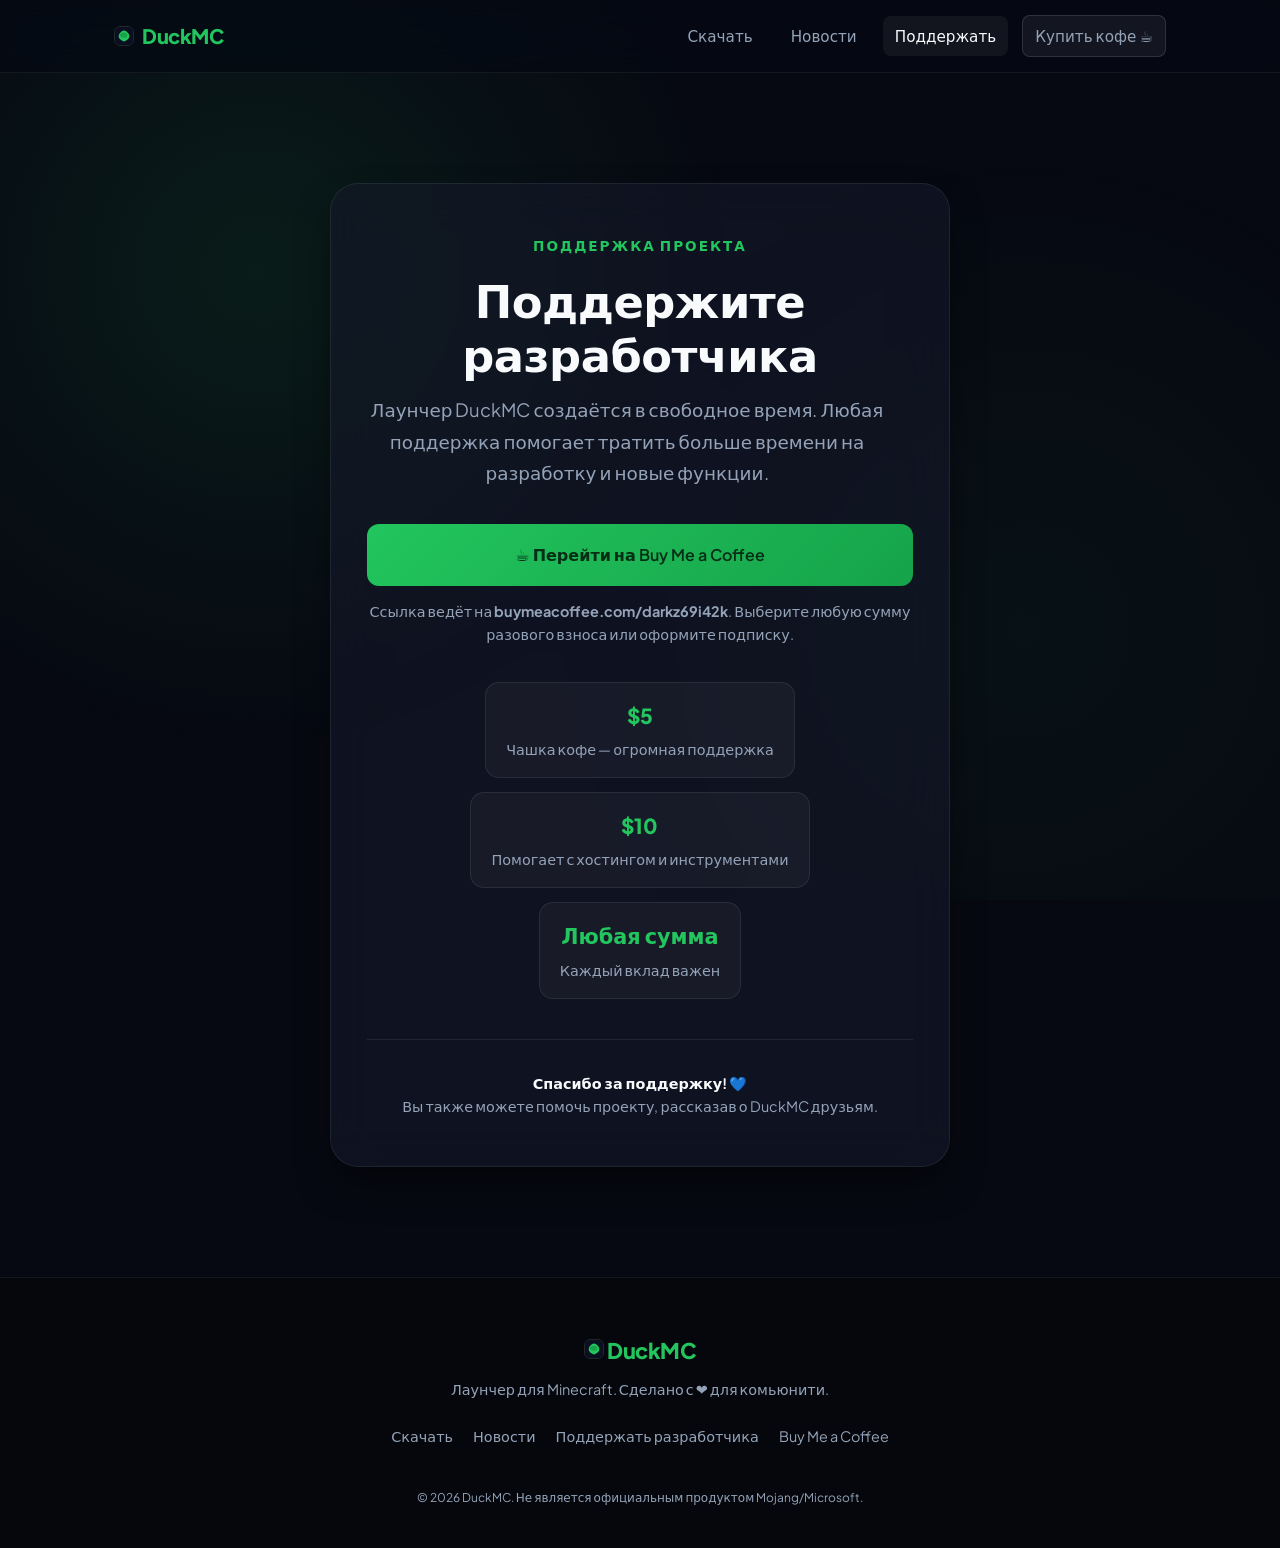
==== commit 73d628d3: "Восстановить сайт после ошибочной отмены: все файлы созданы заново, Бедрок убран из скачивания, оста" ====
--- a/donate.html
+++ b/donate.html
@@ -7,16 +7,16 @@
   <meta name="description" content="Пожертвование для разработчика DuckMC через Buy Me a Coffee." />
   <link rel="preconnect" href="https://fonts.googleapis.com">
   <link href="https://fonts.googleapis.com/css2?family=Plus+Jakarta+Sans:wght@400;500;600;700;800&display=swap" rel="stylesheet">
-  <link rel="icon" type="image/jpg" href="assets/IMG_20261031_130628_458.jpg" />
-  <link rel="apple-touch-icon" href="assets/IMG_20261031_130628_458.jpg" />
-  <link rel="stylesheet" href="css/style.css?v=3" />
+  <link rel="icon" type="image/svg+xml" href="assets/logo.svg" />
+  <link rel="apple-touch-icon" href="assets/logo.svg" />
+  <link rel="stylesheet" href="css/style.css?v=4" />
 </head>
 <body>
 
   <nav class="navbar" id="navbar">
     <div class="container nav-inner">
       <a href="index.html" class="logo" aria-label="DuckMC главная">
-        <img src="assets/IMG_20261031_130628_458.jpg" alt="DuckMC" class="logo-img" />
+        <img src="assets/logo.svg" alt="DuckMC" class="logo-img" />
         <span class="logo-text">DuckMC</span>
       </a>
       <div class="nav-links" id="navLinks">
@@ -72,7 +72,7 @@
     <div class="container footer-inner">
       <div class="footer-brand">
         <a href="index.html" class="logo">
-          <img src="assets/IMG_20261031_130628_458.jpg" alt="DuckMC" class="logo-img" />
+          <img src="assets/logo.svg" alt="DuckMC" class="logo-img" />
           <span class="logo-text">DuckMC</span>
         </a>
         <p>Лаунчер для Minecraft. Сделано с ❤️ для комьюнити.</p>
--- a/css/style.css
+++ b/css/style.css
@@ -43,7 +43,6 @@
   margin: 0 auto;
 }
 
-/* Фоновые градиенты */
 body::before {
   content: "";
   position: fixed;
@@ -54,7 +53,6 @@
   pointer-events: none;
 }
 
-/* Кнопки */
 .btn {
   display: inline-flex;
   align-items: center;
@@ -115,7 +113,6 @@
   width: 100%;
 }
 
-/* Навигация */
 .navbar {
   position: sticky;
   top: 0;
@@ -136,39 +133,24 @@
 .logo {
   display: inline-flex;
   align-items: center;
-  gap: 6px;
+  gap: 8px;
   font-weight: 800;
-  font-size: 1.05rem;
+  font-size: 1.25rem;
   letter-spacing: -0.5px;
   color: var(--text);
 }
 
 .logo-img {
-  width: 12px !important;
-  height: 12px !important;
-  max-width: 12px !important;
-  max-height: 12px !important;
-  border-radius: 5px;
+  width: 20px;
+  height: 20px;
+  border-radius: 6px;
   object-fit: cover;
-  border: 1px solid rgba(255, 255, 255, 0.1);
+  border: 1px solid rgba(255, 255, 255, 0.12);
   flex-shrink: 0;
-  display: block;
 }
 
 .logo-text {
   color: var(--accent);
-}
-
-.footer-brand .logo-img {
-  width: 12px !important;
-  height: 12px !important;
-  max-width: 12px !important;
-  max-height: 12px !important;
-  border-radius: 5px;
-  object-fit: cover;
-  border: 1px solid rgba(255, 255, 255, 0.1);
-  flex-shrink: 0;
-  display: block;
 }
 
 .nav-links {
@@ -217,7 +199,6 @@
   cursor: pointer;
 }
 
-/* Герой */
 .hero {
   position: relative;
   padding: 110px 0 120px;
@@ -314,14 +295,12 @@
 }
 
 .floating-card-2 { animation-delay: -1.5s; width: 110px; }
-.floating-card-3 { animation-delay: -3s; width: 110px; }
 
 @keyframes float {
   0%, 100% { transform: translateY(0); }
   50% { transform: translateY(-16px); }
 }
 
-/* Секции */
 .section {
   padding: 100px 0;
   position: relative;
@@ -352,7 +331,6 @@
   line-height: 1.7;
 }
 
-/* Платформы */
 .platforms {
   display: grid;
   grid-template-columns: repeat(auto-fit, minmax(240px, 1fr));
@@ -394,7 +372,6 @@
   margin-bottom: 26px;
 }
 
-/* Новости: сетка */
 .news-grid {
   display: grid;
   grid-template-columns: repeat(auto-fit, minmax(280px, 1fr));
@@ -483,7 +460,6 @@
   color: var(--accent-hover);
 }
 
-/* Фильтры */
 .news-filters {
   display: flex;
   gap: 10px;
@@ -517,7 +493,6 @@
   border-color: var(--accent);
 }
 
-/* Донат */
 .donate {
   padding: 110px 0;
 }
@@ -596,7 +571,6 @@
   color: var(--text);
 }
 
-/* Подвал */
 .footer {
   border-top: 1px solid rgba(255, 255, 255, 0.06);
   padding: 56px 0 40px;
@@ -612,11 +586,9 @@
 }
 
 .footer-brand .logo {
-  font-size: 1rem;
-  margin-bottom: 6px;
-  display: inline-flex;
-  align-items: center;
-  gap: 6px;
+  font-size: 1.35rem;
+  margin-bottom: 10px;
+  display: block;
   color: var(--accent);
 }
 
@@ -648,7 +620,6 @@
   margin-top: 16px;
 }
 
-/* Адаптив */
 @media (max-width: 900px) {
   .hero-inner {
     grid-template-columns: 1fr;
